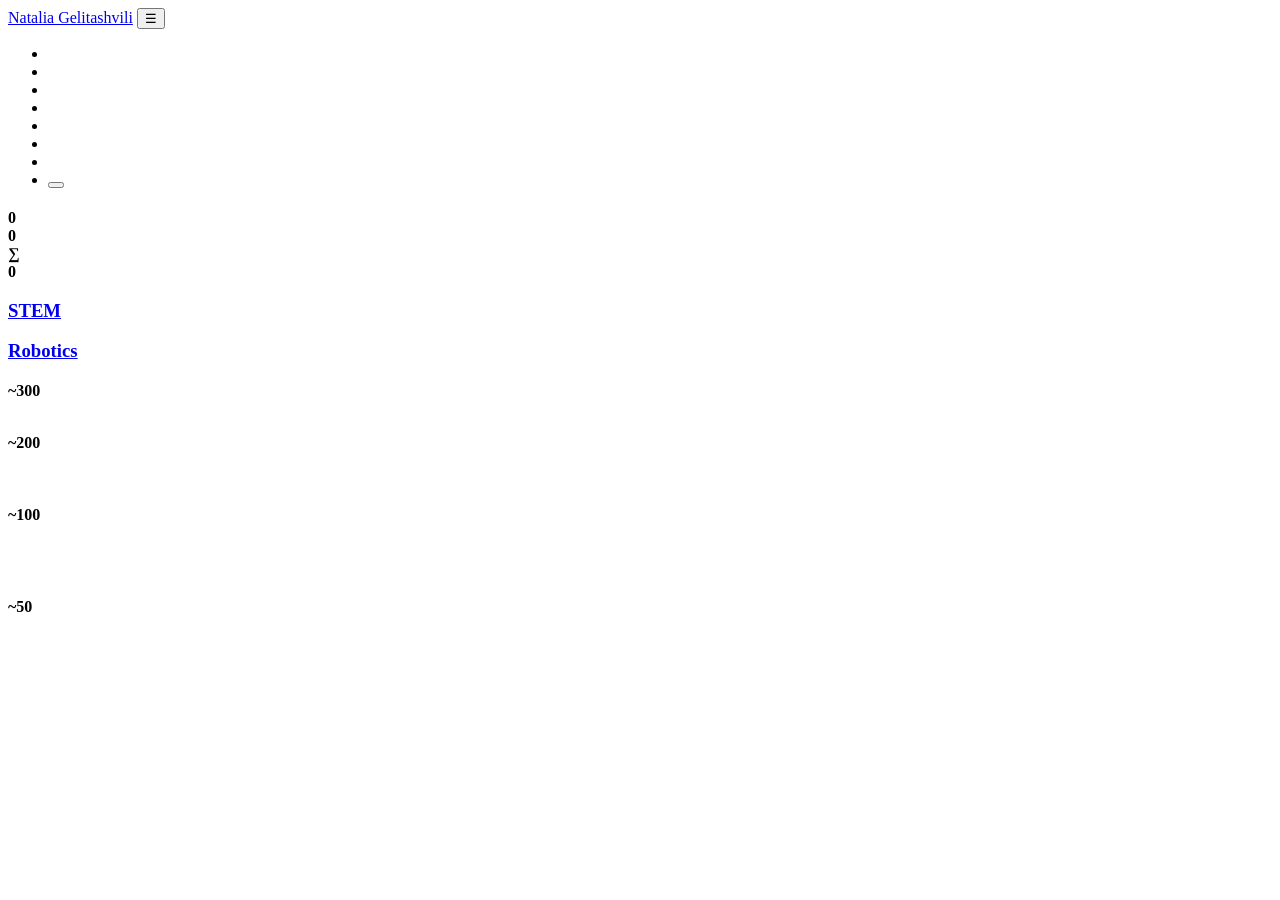
==== index.html @ 23358c2b "main codes" ====
<!doctype html><html lang="ka"><head><meta charset="utf-8"><meta name="viewport" content="width=device-width,initial-scale=1">
<title>ნატალია გელიტაშვილი — STEM და რობოტიკა | Natalia Gelitashvili</title>
<meta name="description" content="Natalia Gelitashvili — technology teacher, STEM and Robotics club mentor, Georgia.">
<meta property="og:title" content="Natalia Gelitashvili"><meta property="og:type" content="website">
<link rel="preconnect" href="https://fonts.googleapis.com"><link rel="preconnect" href="https://fonts.gstatic.com" crossorigin>
<link href="https://fonts.googleapis.com/css2?family=Noto+Sans+Georgian:wght@400;600;800&display=swap" rel="stylesheet">
<link rel="stylesheet" href="css/style.css"></head><body>
<header><div class="wrap bar"><a class="logo" href="index.html">Natalia Gelitashvili</a>
<button class="burger" aria-label="Menu" aria-expanded="false">☰</button>
<nav aria-label="Main"><ul>
<li><a href="index.html" aria-current="page" data-i="home"></a></li><li><a href="about.html" data-i="about"></a></li>
<li><a href="stem.html" data-i="stem"></a></li><li><a href="robotics.html" data-i="rob"></a></li>
<li><a href="projects.html" data-i="proj"></a></li><li><a href="news.html" data-i="news"></a></li>
<li><a href="contact.html" data-i="contact"></a></li><li><button class="lang" aria-label="Language"></button></li></ul></nav></div></header>
<main>
<section class="hero"><div class="wrap"><h1><span><i data-i="h1a"></i></span><span><i data-i="h1b"></i></span><span><i data-i="h1c"></i></span></h1>
<p data-i="sub"></p><a class="btn fill" href="about.html" data-i="b1"></a><a class="btn" href="projects.html" data-i="b2"></a></div>
<div class="photo" data-i="photo"></div></section>
<section><div class="wrap reveal"><h2 data-i="intro"></h2>
<div class="stats"><div><b data-n="14">0</b><small data-i="s1"></small></div><div><b data-n="13">0</b><small data-i="s2"></small></div>
<div><b>∑</b><small data-i="s3"></small></div><div><b data-n="2">0</b><small data-i="s4"></small></div></div></div></section>
<section style="padding:0"><div class="clubs">
<a class="club stem" href="stem.html"><span class="tag" data-i="g79"></span><h3>STEM</h3></a>
<a class="club rob" href="robotics.html"><span class="tag" data-i="g46"></span><h3>Robotics</h3></a></div></section>
<section><div class="wrap reveal"><h2 data-i="latest"></h2><div class="news" id="news"></div></div></section>
<section style="background:var(--soft)"><div class="wrap reveal"><h2 data-i="pd"></h2><p style="max-width:62ch" data-i="pdt"></p>
<div class="steps" aria-label="300 → 200 → 100 → 50"><div><b>~300</b></div><div style="padding-top:34px"><b>~200</b></div><div style="padding-top:54px"><b>~100</b></div><div style="padding-top:74px;background:var(--rp)"><b>~50</b></div></div>
<p class="note" data-i="tr"></p></div></section></main>
<footer><div class="wrap" data-i="rights"></div></footer>
<script src="js/config.js"></script><script src="js/main.js"></script></body></html>
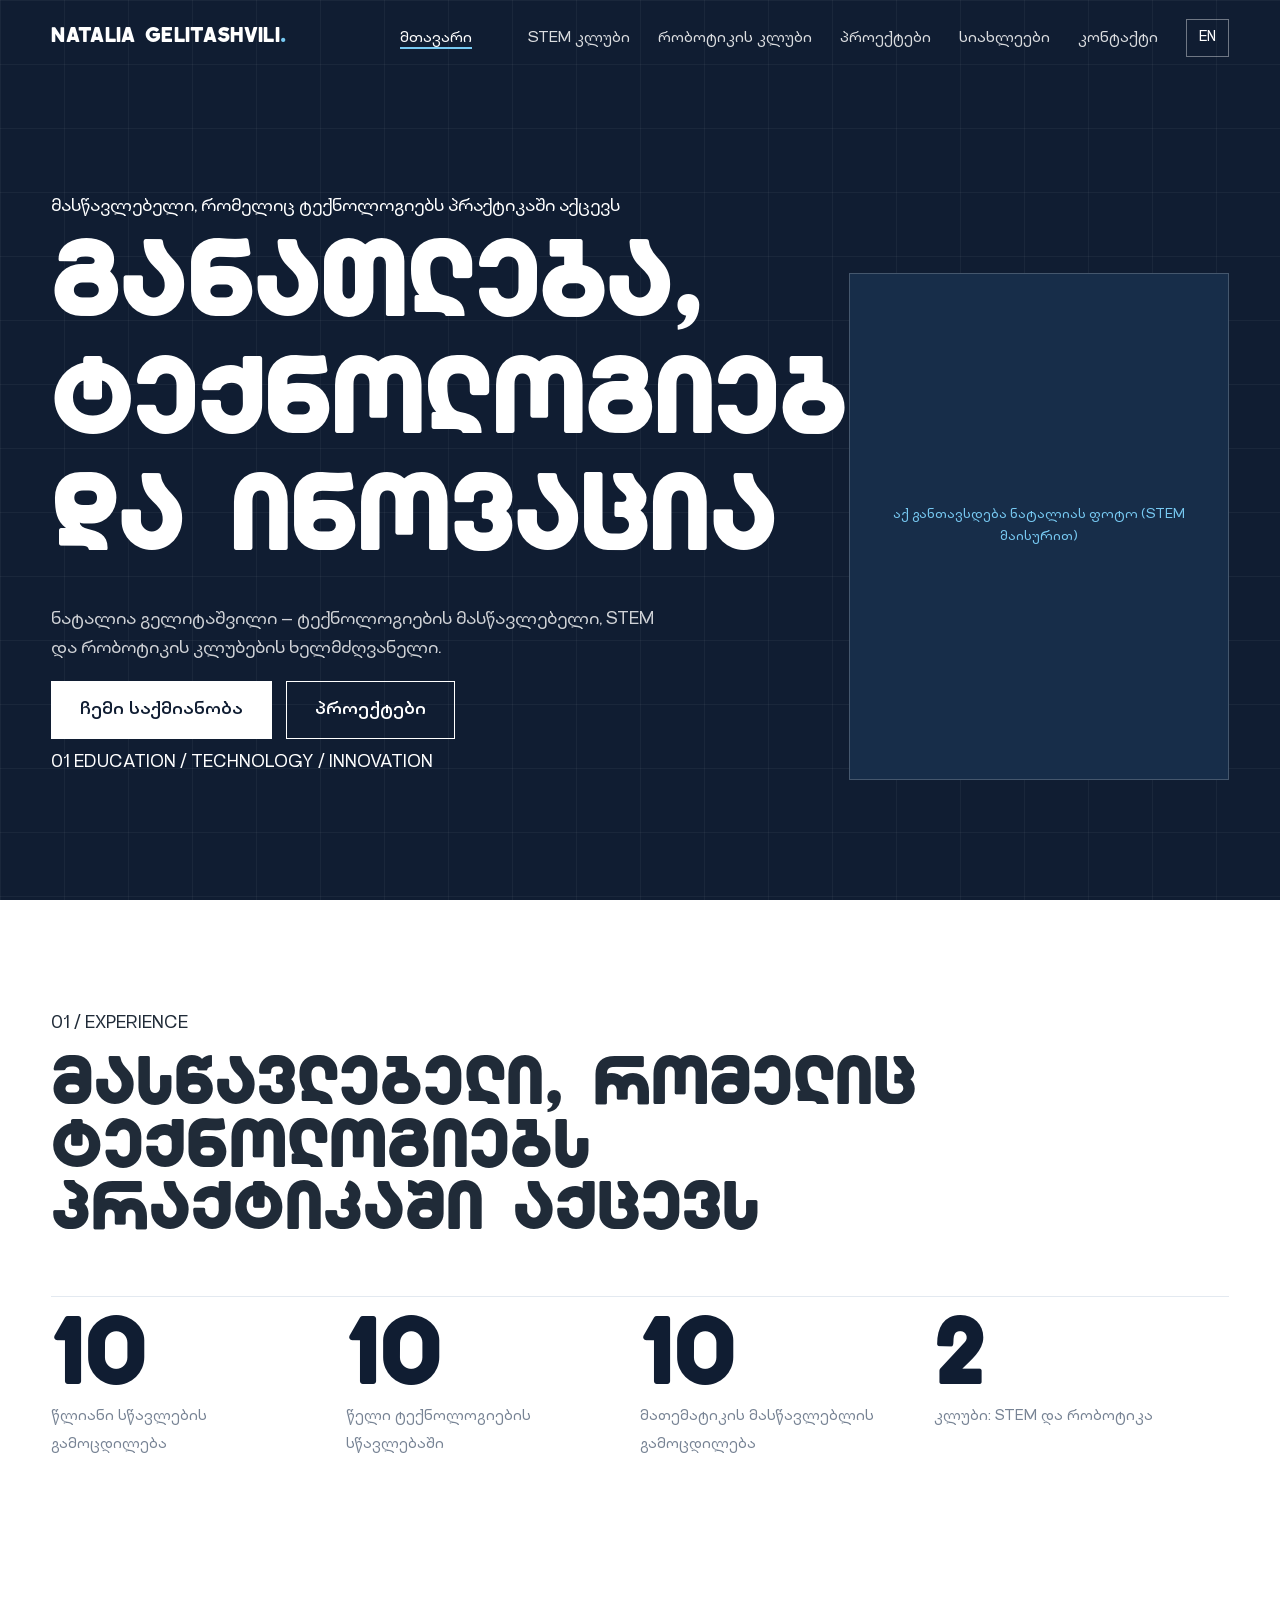
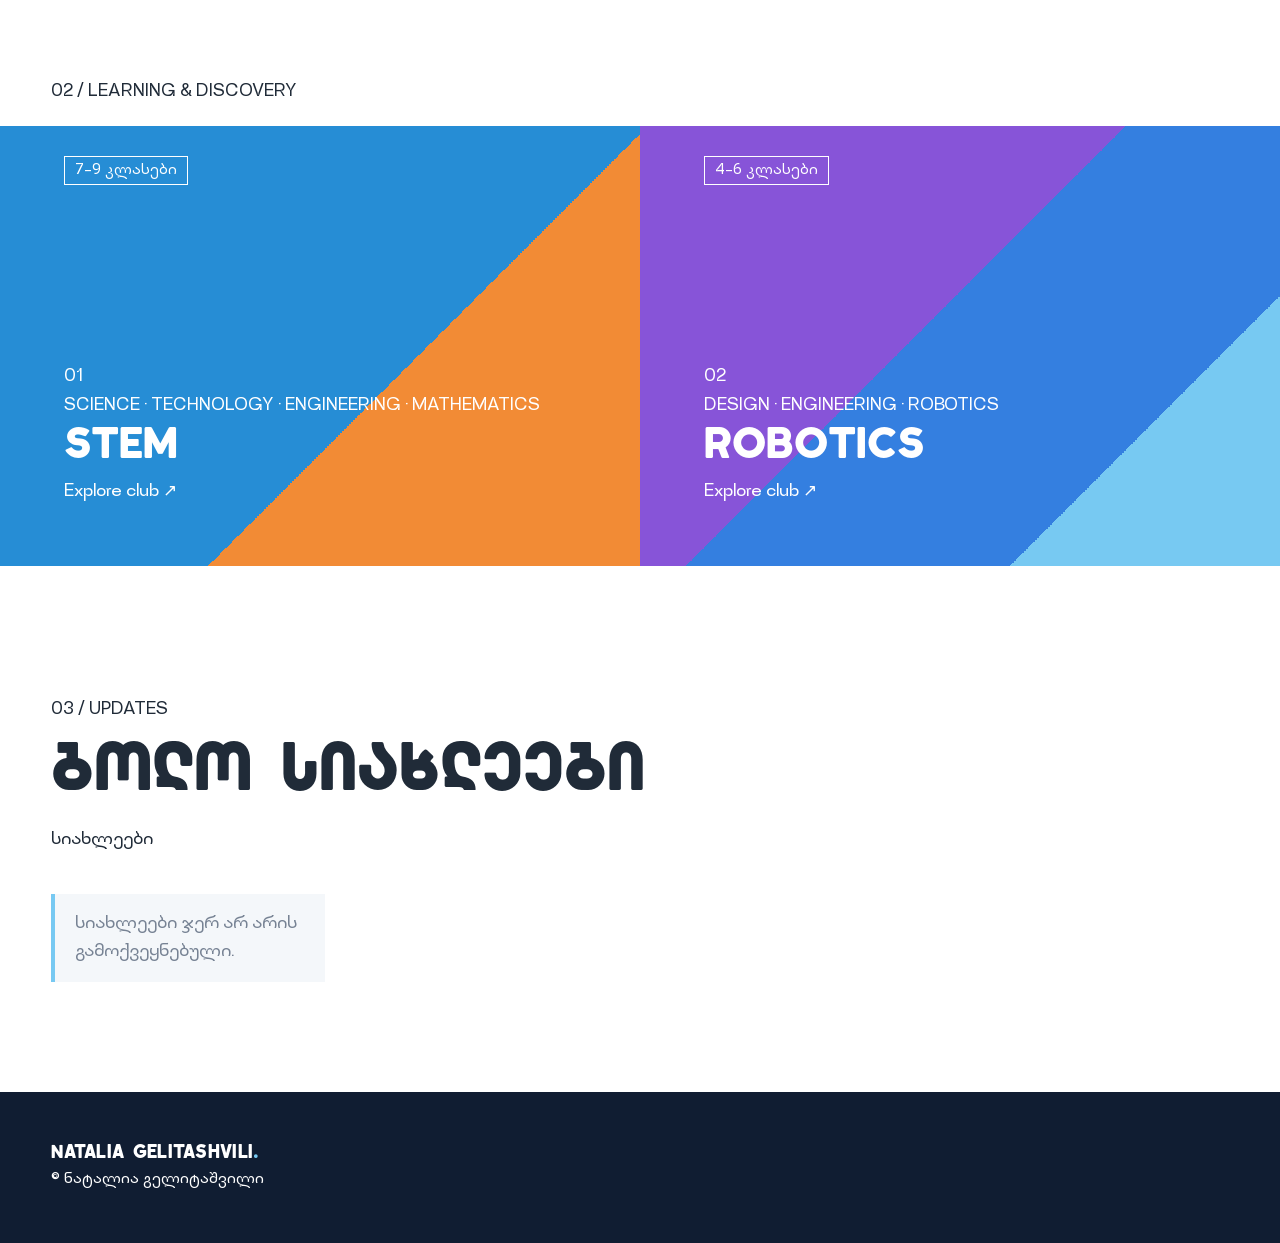
==== commit 4b8e895e: "updated (final wesit)" ====
--- a/index.html
+++ b/index.html
@@ -1,30 +1,202 @@
-<!doctype html><html lang="ka"><head><meta charset="utf-8"><meta name="viewport" content="width=device-width,initial-scale=1">
-<title>ნატალია გელიტაშვილი — STEM და რობოტიკა | Natalia Gelitashvili</title>
-<meta name="description" content="Natalia Gelitashvili — technology teacher, STEM and Robotics club mentor, Georgia.">
-<meta property="og:title" content="Natalia Gelitashvili"><meta property="og:type" content="website">
-<link rel="preconnect" href="https://fonts.googleapis.com"><link rel="preconnect" href="https://fonts.gstatic.com" crossorigin>
-<link href="https://fonts.googleapis.com/css2?family=Noto+Sans+Georgian:wght@400;600;800&display=swap" rel="stylesheet">
-<link rel="stylesheet" href="css/style.css"></head><body>
-<header><div class="wrap bar"><a class="logo" href="index.html">Natalia Gelitashvili</a>
-<button class="burger" aria-label="Menu" aria-expanded="false">☰</button>
-<nav aria-label="Main"><ul>
-<li><a href="index.html" aria-current="page" data-i="home"></a></li><li><a href="about.html" data-i="about"></a></li>
-<li><a href="stem.html" data-i="stem"></a></li><li><a href="robotics.html" data-i="rob"></a></li>
-<li><a href="projects.html" data-i="proj"></a></li><li><a href="news.html" data-i="news"></a></li>
-<li><a href="contact.html" data-i="contact"></a></li><li><button class="lang" aria-label="Language"></button></li></ul></nav></div></header>
-<main>
-<section class="hero"><div class="wrap"><h1><span><i data-i="h1a"></i></span><span><i data-i="h1b"></i></span><span><i data-i="h1c"></i></span></h1>
-<p data-i="sub"></p><a class="btn fill" href="about.html" data-i="b1"></a><a class="btn" href="projects.html" data-i="b2"></a></div>
-<div class="photo" data-i="photo"></div></section>
-<section><div class="wrap reveal"><h2 data-i="intro"></h2>
-<div class="stats"><div><b data-n="14">0</b><small data-i="s1"></small></div><div><b data-n="13">0</b><small data-i="s2"></small></div>
-<div><b>∑</b><small data-i="s3"></small></div><div><b data-n="2">0</b><small data-i="s4"></small></div></div></div></section>
-<section style="padding:0"><div class="clubs">
-<a class="club stem" href="stem.html"><span class="tag" data-i="g79"></span><h3>STEM</h3></a>
-<a class="club rob" href="robotics.html"><span class="tag" data-i="g46"></span><h3>Robotics</h3></a></div></section>
-<section><div class="wrap reveal"><h2 data-i="latest"></h2><div class="news" id="news"></div></div></section>
-<section style="background:var(--soft)"><div class="wrap reveal"><h2 data-i="pd"></h2><p style="max-width:62ch" data-i="pdt"></p>
-<div class="steps" aria-label="300 → 200 → 100 → 50"><div><b>~300</b></div><div style="padding-top:34px"><b>~200</b></div><div style="padding-top:54px"><b>~100</b></div><div style="padding-top:74px;background:var(--rp)"><b>~50</b></div></div>
-<p class="note" data-i="tr"></p></div></section></main>
-<footer><div class="wrap" data-i="rights"></div></footer>
-<script src="js/config.js"></script><script src="js/main.js"></script></body></html>
+
+<!DOCTYPE html>
+<html lang="ka">
+<head>
+    <meta charset="UTF-8">
+    <meta name="viewport" content="width=device-width, initial-scale=1.0">
+
+    <title>ნატალია გელიტაშვილი — STEM და რობოტიკა | Natalia Gelitashvili</title>
+
+    <meta name="description" content="Natalia Gelitashvili — technology teacher, STEM and Robotics club mentor, Georgia.">
+    <meta name="theme-color" content="#101D32">
+
+    <meta property="og:title" content="Natalia Gelitashvili">
+    <meta property="og:type" content="website">
+    <link rel="stylesheet" href="css/style.css">
+</head>
+
+<body>
+
+    <header>
+        <div class="wrap bar">
+
+            <a class="logo" href="index.html">
+                Natalia Gelitashvili<span>.</span>
+            </a>
+
+            <button class="burger" aria-label="Menu" aria-expanded="false">
+                ☰
+            </button>
+
+            <nav aria-label="Main navigation">
+                <ul>
+                    <li><a href="index.html" aria-current="page" data-i="home"></a></li>
+                    <li><a href="about.html" data-i="about"></a></li>
+                    <li><a href="stem.html" data-i="stem"></a></li>
+                    <li><a href="robotics.html" data-i="rob"></a></li>
+                    <li><a href="projects.html" data-i="proj"></a></li>
+                    <li><a href="news.html" data-i="news"></a></li>
+                    <li><a href="contact.html" data-i="contact"></a></li>
+                    <li><button class="lang" aria-label="Change language"></button></li>
+                </ul>
+            </nav>
+
+        </div>
+    </header>
+
+    <main>
+
+        <!-- HERO -->
+
+        <section class="hero">
+            <div class="wrap hero-content">
+
+                <div class="hero-text">
+
+                    <span class="eyebrow" data-i="intro"></span>
+
+                    <h1>
+                        <span><i data-i="h1a"></i></span>
+                        <span><i data-i="h1b"></i></span>
+                        <span class="accent"><i data-i="h1c"></i></span>
+                    </h1>
+
+                    <p data-i="sub"></p>
+
+                    <div class="hero-actions">
+                        <a class="btn fill" href="about.html" data-i="b1"></a>
+                        <a class="btn outline" href="projects.html" data-i="b2"></a>
+                    </div>
+
+                </div>
+
+                <div class="photo" data-i="photo"></div>
+
+                <div class="hero-index">
+                    <span>01</span>
+                    <span>EDUCATION / TECHNOLOGY / INNOVATION</span>
+                </div>
+
+            </div>
+        </section>
+
+
+        <!-- EXPERIENCE -->
+
+        <section class="experience">
+            <div class="wrap reveal">
+
+                <div class="section-heading">
+                    <span class="section-label">01 / EXPERIENCE</span>
+                    <h2 data-i="intro"></h2>
+                </div>
+
+                <div class="stats">
+
+                    <div class="stat">
+                        <b data-n="14">0</b>
+                        <small data-i="s1"></small>
+                    </div>
+
+                    <div class="stat">
+                        <b data-n="13">0</b>
+                        <small data-i="s2"></small>
+                    </div>
+
+                    <div class="stat">
+                        <b data-n="13">0</b>
+                        <small data-i="s3"></small>
+                    </div>
+
+                    <div class="stat">
+                        <b data-n="2">0</b>
+                        <small data-i="s4"></small>
+                    </div>
+
+                </div>
+
+            </div>
+        </section>
+
+
+        <!-- CLUBS -->
+
+        <section class="clubs-section">
+
+            <div class="wrap section-heading reveal">
+                <span class="section-label">02 / LEARNING & DISCOVERY</span>
+                <h2 data-i="clubs"></h2>
+            </div>
+
+            <div class="clubs">
+
+                <a class="club stem" href="stem.html">
+
+                    <span class="club-number">01</span>
+
+                    <span class="tag" data-i="g79"></span>
+
+                    <div class="club-bottom">
+                        <span class="club-description">SCIENCE · TECHNOLOGY · ENGINEERING · MATHEMATICS</span>
+                        <h3>STEM</h3>
+                        <span class="club-link">Explore club ↗</span>
+                    </div>
+
+                </a>
+
+                <a class="club rob" href="robotics.html">
+
+                    <span class="club-number">02</span>
+
+                    <span class="tag" data-i="g46"></span>
+
+                    <div class="club-bottom">
+                        <span class="club-description">DESIGN · ENGINEERING · ROBOTICS</span>
+                        <h3>Robotics</h3>
+                        <span class="club-link">Explore club ↗</span>
+                    </div>
+
+                </a>
+
+            </div>
+
+        </section>
+
+
+        <!-- NEWS -->
+
+        <section class="latest-section">
+            <div class="wrap reveal">
+
+                <div class="section-heading heading-row">
+                    <div>
+                        <span class="section-label">03 / UPDATES</span>
+                        <h2 data-i="latest"></h2>
+                    </div>
+
+                    <a href="news.html" class="text-link" data-i="news"></a>
+                </div>
+
+                <div class="news" id="news"></div>
+
+            </div>
+        </section>
+    </main>
+
+
+    <footer>
+        <div class="wrap footer-content">
+            <a class="logo" href="index.html">
+                Natalia Gelitashvili<span>.</span>
+            </a>
+
+            <div data-i="rights"></div>
+        </div>
+    </footer>
+
+
+    <script src="js/config.js"></script>
+    <script src="js/main.js"></script>
+
+</body>
+</html>
--- a/css/style.css
+++ b/css/style.css
@@ -0,0 +1,741 @@
+
+:root {
+    --navy: #101D32;
+    --navy2: #172D49;
+    --char: #202B38;
+    --soft: #F4F7FA;
+    --muted: #778394;
+    --line: #E3E9F0;
+
+    --so: #F28B35;
+    --sb: #268DD5;
+    --rp: #8754D8;
+    --rb: #347FE0;
+    --rl: #77C9F2;
+}
+
+/* FONTS */
+@font-face {
+  font-family: "Galio";
+  src: url("../fonts/123 Galio - Bold.ttf") format("truetype");
+  font-weight: 400;
+  font-style: normal;
+  font-display: swap;
+}
+
+@font-face {
+  font-family: "Dachithelynx";
+  src: url("../fonts/Dachi The Lynx - Regular.otf") format("opentype");
+  font-weight: 400;
+  font-style: normal;
+  font-display: swap;
+}
+
+@font-face {
+  font-family: "Mersad";
+  src: url("../fonts/Mersad - Variable.ttf") format("truetype");
+  font-weight: 100 900;
+  font-style: normal;
+  font-display: swap;
+}
+
+/* RESET */
+
+* {
+    box-sizing: border-box;
+    margin: 0;
+    padding: 0;
+}
+
+html {
+    scroll-behavior: smooth;
+}
+
+body {
+    font: 400 17px/1.65 "Dachithelynx", system-ui, sans-serif;
+    color: var(--char);
+    background: #fff;
+    overflow-x: hidden;
+}
+
+a {
+    color: inherit;
+    text-decoration: none;
+}
+
+img {
+    max-width: 100%;
+    display: block;
+}
+
+button,
+input,
+textarea {
+    font: inherit;
+}
+
+:focus-visible {
+    outline: 3px solid var(--rl);
+    outline-offset: 3px;
+}
+
+.wrap {
+    width: min(1200px, 92vw);
+    margin: auto;
+}
+
+
+/* HEADER */
+
+header {
+    position: fixed;
+    inset: 0 0 auto;
+    z-index: 50;
+    transition: .35s;
+    color: #fff;
+}
+
+header.solid {
+    background: rgba(16, 29, 50, .94);
+    backdrop-filter: blur(10px);
+}
+
+.bar {
+    display: flex;
+    align-items: center;
+    justify-content: space-between;
+    height: 76px;
+}
+
+.logo {
+    font-weight: 800;
+    letter-spacing: .02em;
+    position: relative;
+    z-index: 60;
+}
+
+.logo span {
+    color: var(--rl);
+}
+
+nav ul {
+    display: flex;
+    gap: 28px;
+    list-style: none;
+    padding: 0;
+    align-items: center;
+}
+
+nav a {
+    font-size: 15px;
+    opacity: .85;
+    transition: .2s;
+}
+
+nav a:hover,
+nav a[aria-current] {
+    opacity: 1;
+    box-shadow: 0 2px 0 var(--rl);
+}
+
+.lang {
+    border: 1px solid rgba(255, 255, 255, .4);
+    background: none;
+    color: #fff;
+    padding: 6px 12px;
+    cursor: pointer;
+    font: inherit;
+    font-size: 14px;
+}
+
+.burger {
+    display: none;
+    background: none;
+    border: 0;
+    color: #fff;
+    font-size: 28px;
+    cursor: pointer;
+    position: relative;
+    z-index: 60;
+}
+
+
+/* HERO */
+
+.hero {
+    min-height: 100svh;
+    background: var(--navy);
+    color: #fff;
+    display: flex;
+    align-items: flex-end;
+    padding: 140px 0 70px;
+    position: relative;
+    background-image:
+        linear-gradient(rgba(255, 255, 255, .045) 1px, transparent 1px),
+        linear-gradient(90deg, rgba(255, 255, 255, .045) 1px, transparent 1px);
+    background-size: 64px 64px;
+}
+
+.hero h1 {
+    font-size: 88px;
+    line-height: 1.25;
+    font-weight: 400;
+    max-width: 14ch;
+    letter-spacing: -.02em;
+    margin-top: 16px;
+}
+
+/* Laptop */
+@media (max-width: 1200px) {
+    .hero h1 { font-size: 72px; }
+}
+
+/* Tablet */
+@media (max-width: 860px) {
+    .hero h1 { font-size: 70px; }
+}
+
+/* Large phone */
+@media (max-width: 650px) {
+    .hero h1 { font-size: 38px; line-height: 1.3; }
+}
+
+/* Small phone */
+@media (max-width: 400px) {
+    .hero h1 { font-size: 34px; }
+}
+.hero h1 span {
+    display: block;
+    overflow: hidden;
+    padding-bottom: .08em;
+}
+
+.hero h1 span i {
+    display: block;
+    font-style: normal;
+    transform: translateY(105%);
+    animation: up .9s cubic-bezier(.2, .8, .2, 1) forwards;
+}
+
+.hero h1 span:nth-child(2) i {
+    animation-delay: .12s;
+}
+
+.hero h1 span:nth-child(3) i {
+    animation-delay: .24s;
+}
+
+@keyframes up {
+    to {
+        transform: none;
+    }
+}
+
+.hero p {
+    max-width: 52ch;
+    margin: 18px 0;
+    opacity: .8;
+}
+
+.hero .photo {
+    position: absolute;
+    right: 4vw;
+    bottom: 120px;
+    width: min(30vw, 380px);
+    aspect-ratio: 3 / 4;
+    background: var(--navy2);
+    border: 1px solid rgba(255, 255, 255, .2);
+    display: grid;
+    place-items: center;
+    font-size: 13px;
+    color: var(--rl);
+    text-align: center;
+    padding: 20px;
+}
+
+
+/* BUTTONS */
+
+.btn {
+    display: inline-block;
+    padding: 14px 28px;
+    font-weight: 600;
+    border: 1px solid #fff;
+    transition: .25s;
+    margin: 0 10px 10px 0;
+}
+
+.btn.fill {
+    background: #fff;
+    color: var(--navy);
+}
+
+.btn:hover {
+    transform: translateY(-2px);
+}
+
+
+/* GENERAL SECTIONS */
+
+section {
+    padding: 110px 0;
+}
+
+h2 {
+    font-size: clamp(1.8rem, 4.5vw, 3.4rem);
+    line-height: 1.15;
+    font-weight: 800;
+    margin-bottom: 20px;
+    max-width: 22ch;
+}
+
+
+/* EXPERIENCE / STATISTICS */
+
+.stats {
+    display: grid;
+    grid-template-columns: repeat(4, 1fr);
+    border-top: 1px solid var(--line);
+    margin-top: 50px;
+}
+
+.stats div {
+    padding: 28px 20px 0 0;
+}
+
+.stats b {
+    display: block;
+    font-size: clamp(2.6rem, 6vw, 5rem);
+    line-height: 1;
+    color: var(--navy);
+}
+
+.stats small {
+    color: var(--muted);
+}
+
+.section-heading h2{
+    margin-top: 20px;
+}
+/* CLUBS */
+
+.clubs {
+    display: grid;
+    grid-template-columns: 1fr 1fr;
+}
+
+.club {
+    padding: 60px 5vw;
+    min-height: 440px;
+    display: flex;
+    flex-direction: column;
+    justify-content: flex-end;
+    color: #fff;
+    position: relative;
+    transition: .3s;
+}
+
+.club h3 {
+    font-size: 2.2rem;
+    font-weight: 800;
+}
+
+.club:hover {
+    filter: brightness(1.08);
+}
+
+.club.stem {
+    background: linear-gradient(135deg, var(--sb) 0 60%, var(--so) 60%);
+}
+
+.club.rob {
+    background: linear-gradient(135deg, var(--rp) 0 45%, var(--rb) 45% 75%, var(--rl) 75%);
+}
+
+.club .tag {
+    position: absolute;
+    top: 30px;
+    left: 5vw;
+    font-size: 14px;
+    border: 1px solid #fff;
+    padding: 2px 10px;
+}
+
+
+/* NEWS */
+.latest-section{
+    margin-top: -90px;
+}
+.news {
+    display: grid;
+    grid-template-columns: repeat(auto-fill, minmax(260px, 1fr));
+    gap: 28px;
+    margin-top: 10px;
+}
+
+.card {
+    border: 1px solid var(--line);
+    background: #fff;
+    transition: .3s;
+}
+
+.card:hover {
+    transform: translateY(-4px);
+    border-color: var(--navy);
+}
+
+.card .img {
+    aspect-ratio: 4 / 3;
+    background: var(--soft);
+    position: relative;
+    overflow: hidden;
+}
+
+.card .img img {
+    width: 100%;
+    height: 100%;
+    object-fit: cover;
+}
+
+.badge {
+    position: absolute;
+    top: 10px;
+    left: 10px;
+    font-size: 12px;
+    font-weight: 700;
+    color: #fff;
+    padding: 3px 9px;
+}
+
+.badge.stem {
+    background: linear-gradient(90deg, var(--so), var(--sb));
+}
+
+.badge.robotics {
+    background: linear-gradient(90deg, var(--rp), var(--rb));
+}
+
+.badge.general {
+    background: var(--char);
+}
+
+.card .tx {
+    padding: 20px;
+}
+
+.card time {
+    color: var(--muted);
+    font-size: 14px;
+}
+
+.card h3 {
+    font-size: 1.15rem;
+    margin: 6px 0;
+}
+
+
+/* NOTES */
+
+.note {
+    background: var(--soft);
+    border-left: 4px solid var(--rl);
+    padding: 16px 20px;
+    color: var(--muted);
+    margin-top: 30px;
+}
+
+
+/* PARTICIPANT PROGRESSION */
+
+.steps {
+    display: flex;
+    align-items: flex-end;
+    gap: 14px;
+    margin-top: 40px;
+}
+
+.steps div {
+    flex: 1;
+    background: var(--navy);
+    color: #fff;
+    padding: 14px;
+}
+
+.steps b {
+    font-size: 2.4rem;
+}
+
+
+/* INDIVIDUAL PAGE HERO */
+
+.page {
+    background: var(--navy);
+    color: #fff;
+    padding: 170px 0 80px;
+    background-image:
+        linear-gradient(rgba(255, 255, 255, .045) 1px, transparent 1px),
+        linear-gradient(90deg, rgba(255, 255, 255, .045) 1px, transparent 1px);
+    background-size: 64px 64px;
+}
+
+.page h1 {
+    font-size: clamp(2.2rem, 7vw, 5.5rem);
+    line-height: 1.25;
+    font-weight: 800;
+    max-width: 16ch;
+}
+
+.page p {
+    max-width: 56ch;
+    opacity: .85;
+    margin-top: 16px;
+}
+
+.page.stem {
+    border-bottom: 8px solid var(--so);
+}
+
+.page.stem h1 {
+    color: #fff;
+    box-shadow: inset 0 -.18em 0 var(--sb);
+}
+
+.page.rob {
+    border-bottom: 8px solid var(--rp);
+}
+
+.page.rob p {
+    border-left: 4px solid var(--rl);
+    padding-left: 16px;
+}
+
+
+/* TWO COLUMN LAYOUT */
+
+.two {
+    display: grid;
+    grid-template-columns: 1fr 1fr;
+    gap: 50px;
+}
+
+
+/* NEWS FILTERS */
+
+.filters {
+    display: flex;
+    gap: 10px;
+    flex-wrap: wrap;
+}
+
+.filters button {
+    border: 1px solid var(--navy);
+    background: #fff;
+    padding: 8px 20px;
+    cursor: pointer;
+    font: inherit;
+    transition: .2s;
+}
+
+.filters button:hover,
+.filters button.on {
+    background: var(--navy);
+    color: #fff;
+}
+
+
+/* FORMS */
+
+.form {
+    display: grid;
+    gap: 16px;
+    max-width: 560px;
+}
+
+.form label {
+    font-weight: 600;
+    display: grid;
+    gap: 6px;
+}
+
+.form input,
+.form textarea {
+    font: inherit;
+    padding: 12px;
+    border: 1px solid var(--line);
+    width: 100%;
+}
+
+.form input:focus,
+.form textarea:focus {
+    outline: 2px solid var(--rl);
+    border-color: var(--rl);
+}
+
+.form textarea {
+    min-height: 140px;
+    resize: vertical;
+}
+
+.form button {
+    padding: 14px;
+    background: var(--navy);
+    color: #fff;
+    border: 0;
+    font: inherit;
+    cursor: pointer;
+    transition: .2s;
+}
+
+.form button:hover {
+    background: var(--navy2);
+}
+
+
+/* ARTICLES / PROJECTS */
+
+.art {
+    max-width: 760px;
+}
+
+.art img {
+    margin: 20px 0;
+    width: 100%;
+    height: auto;
+}
+
+ul.plain {
+    padding-left: 20px;
+}
+
+
+/* FOOTER */
+
+footer {
+    background: var(--navy);
+    color: #fff;
+    padding: 50px 0;
+    font-size: 15px;
+}
+
+
+/* SCROLL REVEAL */
+
+.reveal {
+    opacity: 0;
+    transform: translateY(24px);
+    transition: .8s;
+}
+
+.reveal.in {
+    opacity: 1;
+    transform: none;
+}
+
+
+/* TABLET AND MOBILE */
+
+@media (max-width: 860px) {
+
+    .burger {
+        display: block;
+    }
+
+    nav {
+        position: fixed;
+        inset: 0;
+        background: var(--navy);
+        display: grid;
+        place-items: center;
+        clip-path: circle(0 at 100% 0);
+        transition: .5s;
+        visibility: hidden;
+    }
+
+    nav.open {
+        clip-path: circle(150% at 100% 0);
+        visibility: visible;
+    }
+
+    nav ul {
+        flex-direction: column;
+        font-size: 1.6rem;
+        gap: 22px;
+    }
+
+    nav a {
+        font-size: 18px;
+    }
+
+    .hero {
+        display: block;
+    }
+
+    .hero .photo {
+        position: static;
+        width: 100%;
+        aspect-ratio: 4 / 3;
+        margin-top: 30px;
+    }
+
+    .stats {
+        grid-template-columns: 1fr 1fr;
+    }
+
+    .clubs {
+        grid-template-columns: 1fr;
+    }
+
+    .steps {
+        flex-wrap: wrap;
+    }
+
+    .two {
+        grid-template-columns: 1fr;
+    }
+
+}
+
+
+/* REDUCED MOTION */
+
+@media (prefers-reduced-motion: reduce) {
+
+    *,
+    *::before,
+    *::after {
+        animation: none !important;
+        transition: none !important;
+        scroll-behavior: auto !important;
+    }
+
+    .hero h1 span i {
+        transform: none;
+    }
+
+    .reveal {
+        opacity: 1;
+        transform: none;
+    }
+
+}
+
+/* TYPOGRAPHY: Dachithelynx = headings and titles, Mersad = subtitles and body text */
+body {
+  font-family: "Mersad", system-ui, sans-serif;
+}
+
+h1, h2, h3, h4,
+.logo,
+.club h3,
+.card h3,
+.stats b,
+.steps b {
+  font-family: "Dachithelynx", "Noto Sans Georgian", system-ui, sans-serif;
+  font-weight: 400;
+}
+
+p, small, li, label, time, nav a, .btn, .badge, .tag, .note,
+.lang, .filters button, .form input, .form textarea, .form button,
+.hero p, .page p {
+  font-family: "Mersad",system-ui, sans-serif;
+}
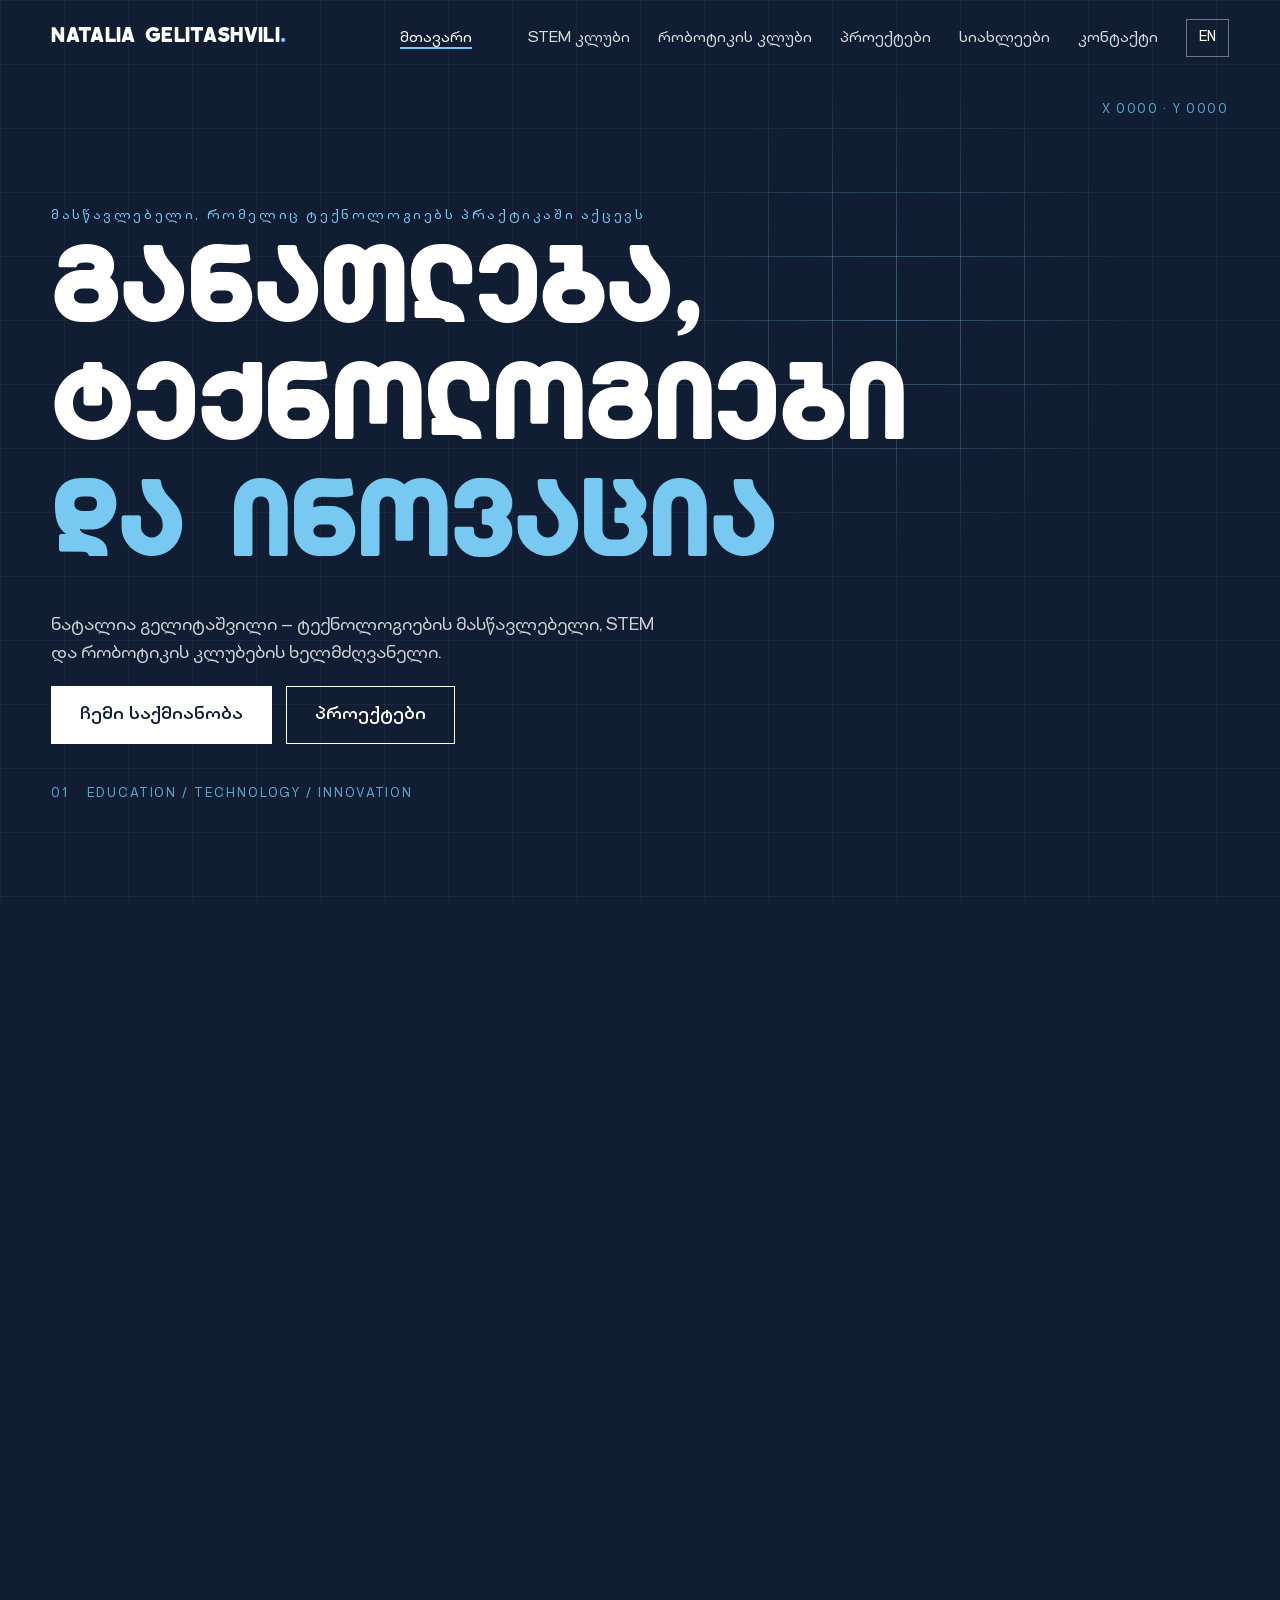
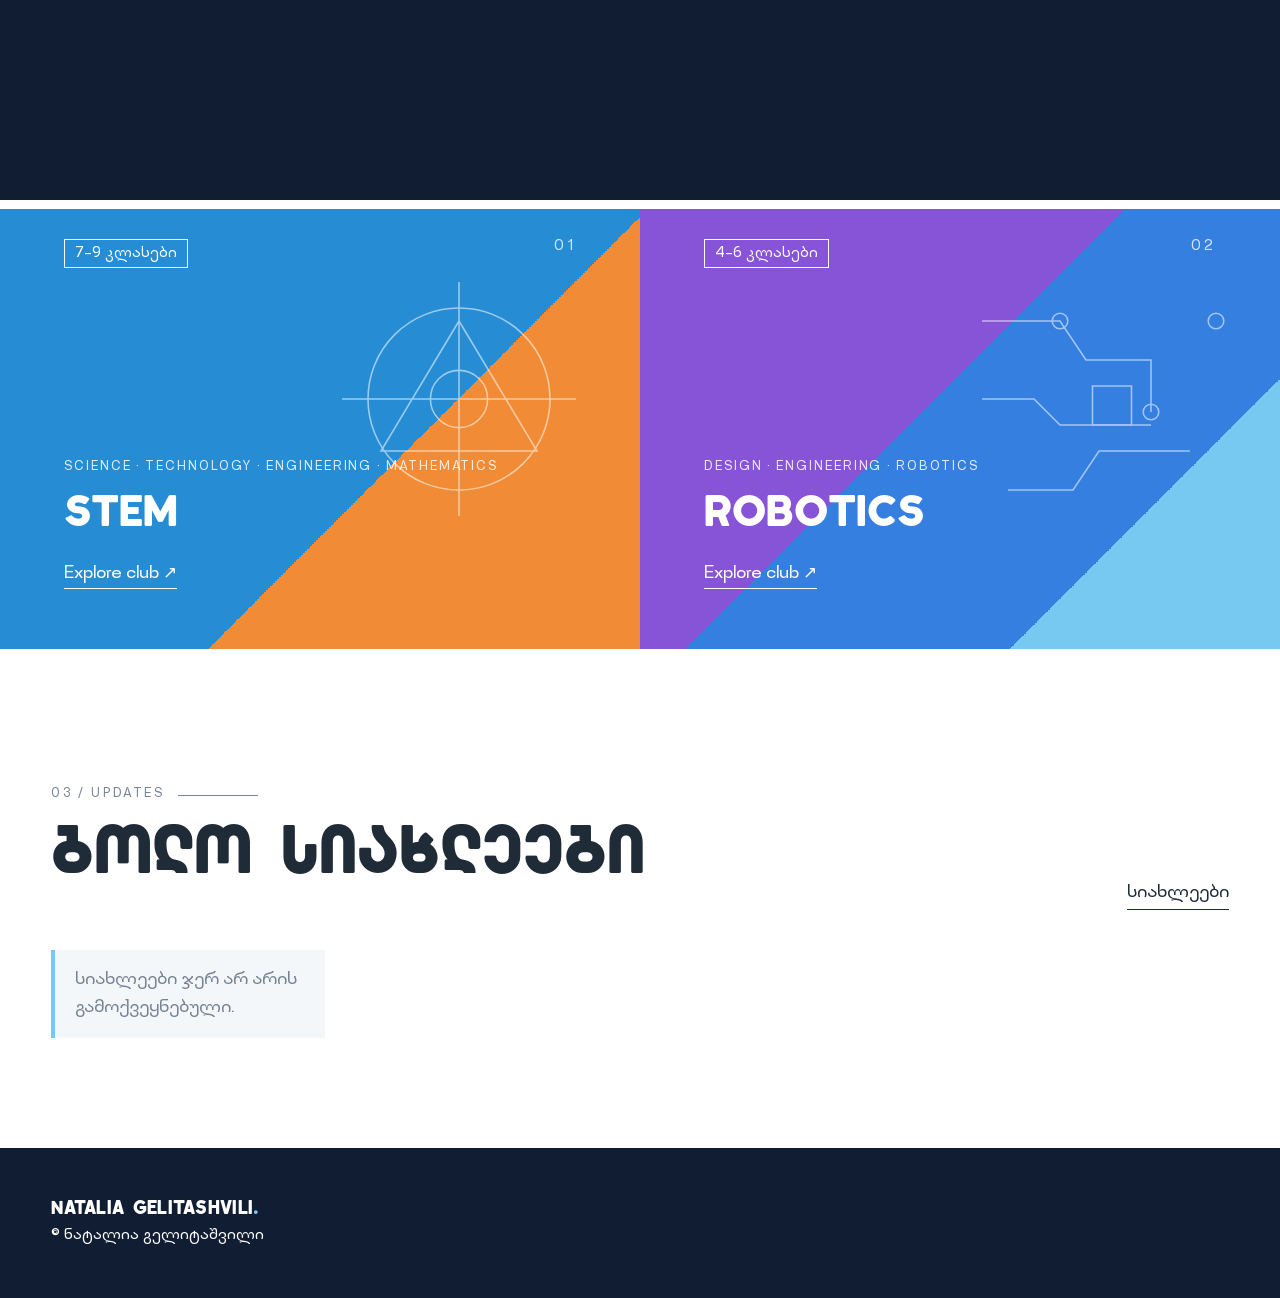
==== commit f2ca752e: "animations and picture" ====
--- a/index.html
+++ b/index.html
@@ -70,7 +70,9 @@
 
                 </div>
 
-                <div class="photo" data-i="photo"></div>
+                <div class="photo">
+                    <img src="photos/steamshirt.jpg" alt="Natalia Gelitashvili in her STEM shirt">
+                </div>
 
                 <div class="hero-index">
                     <span>01</span>
@@ -197,6 +199,9 @@
 
     <script src="js/config.js"></script>
     <script src="js/main.js"></script>
+    <link rel="stylesheet" href="css/motion.css">
+    <script>document.documentElement.classList.add("js")</script>
+    <script src="js/motion.js" defer></script>
 
 </body>
 </html>
--- a/css/style.css
+++ b/css/style.css
@@ -239,8 +239,8 @@
 
 .hero .photo {
     position: absolute;
-    right: 4vw;
-    bottom: 120px;
+    right: -60px;
+    bottom: 50px;
     width: min(30vw, 380px);
     aspect-ratio: 3 / 4;
     background: var(--navy2);
--- a/css/motion.css
+++ b/css/motion.css
@@ -0,0 +1,143 @@
+/* MOTION LAYER: loaded after style.css. Remove the link to turn everything off. */
+html.js body{opacity:0;animation:failsafe 0s 4s forwards}
+html.js.go body{opacity:1;animation:none}
+@keyframes failsafe{to{opacity:1}}
+
+/* loader + page transition */
+.ld{position:fixed;inset:0;z-index:999;background:var(--navy);color:#fff;display:flex;flex-direction:column;justify-content:flex-end;padding:6vw;transition:transform .9s cubic-bezier(.7,0,.2,1)}
+.ld.out{transform:translateY(-100%)}
+.ld-n{font:400 clamp(4rem,14vw,11rem)/1 "Dachithelynx",sans-serif;font-variant-numeric:tabular-nums}
+.ld-l{display:block;height:2px;margin-top:20px;background:var(--rl);transform:scaleX(0);transform-origin:left}
+.pt{position:fixed;inset:0;z-index:998;background:var(--navy);transform:translateY(100%);transition:transform .55s cubic-bezier(.7,0,.2,1);pointer-events:none}
+html.pt-in .pt,html.pt-out .pt{transform:none;pointer-events:all}
+.prog{position:fixed;top:0;left:0;right:0;height:2px;background:var(--rl);transform:scaleX(0);transform-origin:left;z-index:60}
+
+/* hero */
+html.js:not(.ready) .hero h1 span i{animation-play-state:paused}
+.hero::before{content:"";position:absolute;inset:0;pointer-events:none;
+ background-image:linear-gradient(rgba(119,201,242,.35) 1px,transparent 1px),linear-gradient(90deg,rgba(119,201,242,.35) 1px,transparent 1px);background-size:64px 64px;
+ -webkit-mask-image:radial-gradient(240px at var(--mx,72%) var(--my,35%),#000,transparent);mask-image:radial-gradient(240px at var(--mx,72%) var(--my,35%),#000,transparent)}
+.hx{position:absolute;inset:0;pointer-events:none}
+.hx i{position:absolute;width:17px;height:17px;opacity:0;transition:opacity 1s 1.2s;
+ background:linear-gradient(var(--rl),var(--rl)) center/1px 100% no-repeat,linear-gradient(var(--rl),var(--rl)) center/100% 1px no-repeat}
+html.ready .hx i{opacity:.7}
+.hx b{position:absolute;right:4vw;top:104px;font:400 12px "Mersad",monospace;letter-spacing:.14em;color:var(--rl);opacity:.8;font-variant-numeric:tabular-nums}
+.hero .photo{clip-path:inset(0 0 100% 0);transition:clip-path 1.3s .35s cubic-bezier(.7,0,.2,1)}
+html.ready .hero .photo{clip-path:inset(0)}
+html:not(.js) .hero .photo{clip-path:none}
+.hero .photo img{width:100%;height:100%;object-fit:cover;object-position:center top;transform:scale(1.12);will-change:transform}
+.hero-index{position:absolute;left:0;bottom:-40px;font-size:12px;letter-spacing:.16em;color:var(--rl);display:flex;gap:18px;opacity:.8}
+.eyebrow{display:block;font-size:13px;letter-spacing:.2em;text-transform:uppercase;color:var(--rl)}
+.hero-content{position:relative}
+.hero .accent i{color:var(--rl)}
+
+/* labels, headings */
+.section-label{display:inline-flex;align-items:center;gap:14px;font:400 12px "Mersad",sans-serif;letter-spacing:.2em;color:var(--muted)}
+.section-label::after{content:"";width:0;height:1px;background:currentColor;transition:width 1s .3s}
+.in .section-label::after,.section-label.in::after{width:80px}
+html.js .reveal h2{clip-path:inset(-.2em 100% -.2em -.05em);transition:clip-path 1.1s .1s cubic-bezier(.7,0,.2,1)}
+html.js .reveal.in h2{clip-path:inset(-.2em -.2em)}
+.heading-row{display:flex;justify-content:space-between;align-items:flex-end;gap:20px}
+.text-link{border-bottom:1px solid currentColor;padding-bottom:2px}
+
+/* stats */
+.stat{border-left:1px solid var(--line);padding-left:20px}
+html.js .reveal .stat{opacity:0;transform:translateY(30px);transition:.8s}
+html.js .reveal.in .stat{opacity:1;transform:none}
+.stat:nth-child(2){transition-delay:.12s!important}.stat:nth-child(3){transition-delay:.24s!important}.stat:nth-child(4){transition-delay:.36s!important}
+
+/* buttons */
+.btn{position:relative;overflow:hidden;z-index:0}
+.btn::before{content:"";position:absolute;inset:0;background:var(--rl);transform:scaleX(0);transform-origin:left;transition:transform .45s cubic-bezier(.7,0,.2,1);z-index:-1}
+.btn:hover::before{transform:scaleX(1)}.btn:hover{color:var(--navy)}
+.btn.outline{background:transparent}
+
+/* cards */
+.card .img img{transition:transform .9s cubic-bezier(.2,.8,.2,1)}
+.card:hover .img img{transform:scale(1.07)}
+.card h3{background:linear-gradient(currentColor,currentColor) 0 100%/0 1px no-repeat;transition:background-size .5s;display:inline}
+.card:hover h3{background-size:100% 1px}
+
+/* clubs */
+.club{overflow:hidden}
+.club>*{position:relative;z-index:1}
+.club-number{position:absolute;top:30px;right:5vw;font:400 14px "Mersad";letter-spacing:.2em;opacity:.8}
+.club-description{display:block;font-size:12px;letter-spacing:.16em;opacity:.85;margin-bottom:10px}
+.club-link{display:inline-block;margin-top:14px;border-bottom:1px solid #fff;transition:transform .4s}
+.club:hover .club-link{transform:translateX(8px)}
+.club svg.art{position:absolute!important;right:4vw;top:60px;width:min(260px,50%);fill:none;stroke:#fff;stroke-width:1.2;opacity:.55;transition:transform 1.2s cubic-bezier(.2,.8,.2,1)}
+.club svg.art *{stroke-dasharray:500;stroke-dashoffset:500;transition:stroke-dashoffset 2s cubic-bezier(.5,0,.2,1)}
+.club.drawn svg.art *{stroke-dashoffset:0}
+.club:hover svg.art{transform:rotate(6deg) scale(1.06)}
+html:not(.js) .club svg.art *{stroke-dashoffset:0}
+
+/* steps (about page) */
+html.js .steps div{transform:scaleY(0);transform-origin:bottom;transition:transform .9s cubic-bezier(.2,.8,.2,1)}
+html.js .steps.in div{transform:none}
+.steps div:nth-child(2){transition-delay:.15s!important}.steps div:nth-child(3){transition-delay:.3s!important}.steps div:nth-child(4){transition-delay:.45s!important}
+
+@media(max-width:860px){.hx b,.hero-index{display:none}.hero::before{display:none}.hero .photo img{transform:none}.club svg.art{width:150px;top:70px}}
+@media(prefers-reduced-motion:reduce){html.js body{opacity:1}.ld,.pt,.prog{display:none}.hero .photo{clip-path:none}html.js .reveal h2{clip-path:none}html.js .steps div,html.js .reveal .stat{transform:none;opacity:1}.club svg.art *{stroke-dashoffset:0}}
+
+/* ===== V2: stronger + works on every page ===== */
+/* inner page heroes */
+.page{position:relative;overflow:hidden}
+.page .wrap{position:relative}
+.page::before{content:"";position:absolute;inset:0;pointer-events:none;
+ background-image:linear-gradient(rgba(119,201,242,.35) 1px,transparent 1px),linear-gradient(90deg,rgba(119,201,242,.35) 1px,transparent 1px);background-size:64px 64px;
+ -webkit-mask-image:radial-gradient(260px at var(--mx,70%) var(--my,40%),#000,transparent);mask-image:radial-gradient(260px at var(--mx,70%) var(--my,40%),#000,transparent)}
+.page{animation:drift 40s linear infinite}
+@keyframes drift{to{background-position:64px 64px}}
+.w{display:inline-block;overflow:hidden;vertical-align:top;padding-bottom:.12em}
+.w i{display:inline-block;font-style:normal;transform:translateY(115%);transition:transform 1.1s calc(.15s + var(--i)*.09s) cubic-bezier(.2,.8,.2,1)}
+html.ready .w i,html:not(.js) .w i{transform:none}
+html.js .page p{opacity:0;transform:translateY(24px);transition:opacity 1s .7s,transform 1s .7s}
+html.ready .page p{opacity:.85;transform:none}
+.page .wrap::after{content:"";display:block;height:4px;width:0;margin-top:34px;background:var(--rl);transition:width 1.3s .9s cubic-bezier(.7,0,.2,1)}
+html.ready .page .wrap::after{width:140px}
+.page.stem .wrap::after{background:linear-gradient(90deg,var(--so),var(--sb))}
+.page.rob .wrap::after{background:linear-gradient(90deg,var(--rp),var(--rb),var(--rl))}
+/* auto scroll-in for everything else */
+html.js .mv{opacity:0;transform:translateY(60px);transition:opacity .9s calc(var(--i,0)*.1s),transform 1.1s calc(var(--i,0)*.1s) cubic-bezier(.2,.8,.2,1)}
+html.js .mv.in{opacity:1;transform:none}
+html.js h2.mv{opacity:1;transform:none;clip-path:inset(-.2em 100% -.2em -.05em);transition:clip-path 1.2s cubic-bezier(.7,0,.2,1)}
+html.js h2.mv.in{clip-path:inset(-.2em -.2em)}
+html.js .card.cv{opacity:0;transform:translateY(70px) scale(.97);transition:opacity .9s calc(var(--i,0)*.1s),transform 1.1s calc(var(--i,0)*.1s) cubic-bezier(.2,.8,.2,1)}
+html.js .card.cv.in{opacity:1;transform:none}
+footer{overflow:hidden}
+/* marquee */
+.mq{background:var(--rl);color:var(--navy);overflow:hidden;white-space:nowrap;padding:20px 0;font:400 clamp(1.5rem,3.4vw,2.8rem)/1 "Dachithelynx",sans-serif;letter-spacing:.05em}
+.mq div{display:inline-flex;animation:mq 32s linear infinite;will-change:transform}
+@keyframes mq{to{transform:translateX(-50%)}}
+/* cursor */
+.cur{position:fixed;top:0;left:0;z-index:1000;pointer-events:none;mix-blend-mode:difference}
+.cur::before{content:"";position:absolute;width:34px;height:34px;margin:-17px 0 0 -17px;border:1px solid #fff;border-radius:50%;opacity:0;transition:transform .3s,opacity .3s,background .3s}
+.cur.on::before{opacity:1}.cur.big::before{transform:scale(2);background:rgba(255,255,255,.25)}
+@media(max-width:860px){.page::before{display:none}.mq{padding:14px 0}}
+@media(prefers-reduced-motion:reduce){.mq div,.page{animation:none}.w i{transform:none}html.js .mv,html.js .card.cv{opacity:1;transform:none}html.js h2.mv{clip-path:none}html.js .page p{opacity:.85;transform:none}.cur{display:none}}
+
+/* ===== V3: phone-specific motion (no mouse needed) ===== */
+@property --mx{syntax:"<length-percentage>";inherits:true;initial-value:70%}
+@property --my{syntax:"<length-percentage>";inherits:true;initial-value:35%}
+@keyframes roam{0%{--mx:15%;--my:25%}33%{--mx:85%;--my:45%}66%{--mx:40%;--my:80%}100%{--mx:90%;--my:15%}}
+@media(max-width:860px){
+ /* grid light roams on its own, since there is no cursor */
+ .hero::before,.page::before{display:block;animation:roam 14s ease-in-out infinite alternate;
+  -webkit-mask-image:radial-gradient(170px at var(--mx) var(--my),#000,transparent);mask-image:radial-gradient(170px at var(--mx) var(--my),#000,transparent)}
+ .hx{display:block}.hx b{display:none}
+ /* menu links rise in one by one */
+ nav li{opacity:0;transform:translateY(40px);transition:opacity .5s,transform .7s cubic-bezier(.2,.8,.2,1)}
+ nav.open li{opacity:1;transform:none}
+ nav.open li:nth-child(1){transition-delay:.20s}nav.open li:nth-child(2){transition-delay:.26s}nav.open li:nth-child(3){transition-delay:.32s}
+ nav.open li:nth-child(4){transition-delay:.38s}nav.open li:nth-child(5){transition-delay:.44s}nav.open li:nth-child(6){transition-delay:.50s}
+ nav.open li:nth-child(7){transition-delay:.56s}nav.open li:nth-child(8){transition-delay:.62s}
+ nav a{font-family:"Dachithelynx",sans-serif;font-size:28px;opacity:1}
+ /* touch feedback */
+ .card:active{transform:scale(.97)}.club:active{filter:brightness(1.12)}
+ .btn:active::before{transform:scaleX(1)}.btn:active{color:var(--navy)}
+ /* stats stack with a clear rhythm */
+ .stat{border-left:2px solid var(--rl)}
+ .hero-index{display:flex;position:static;margin-top:28px;flex-direction:column;gap:6px}
+ .hero .photo{clip-path:inset(0 0 100% 0)}html.ready .hero .photo{clip-path:inset(0)}
+ .mq{font-size:1.7rem}.mq div{animation-duration:20s}
+}
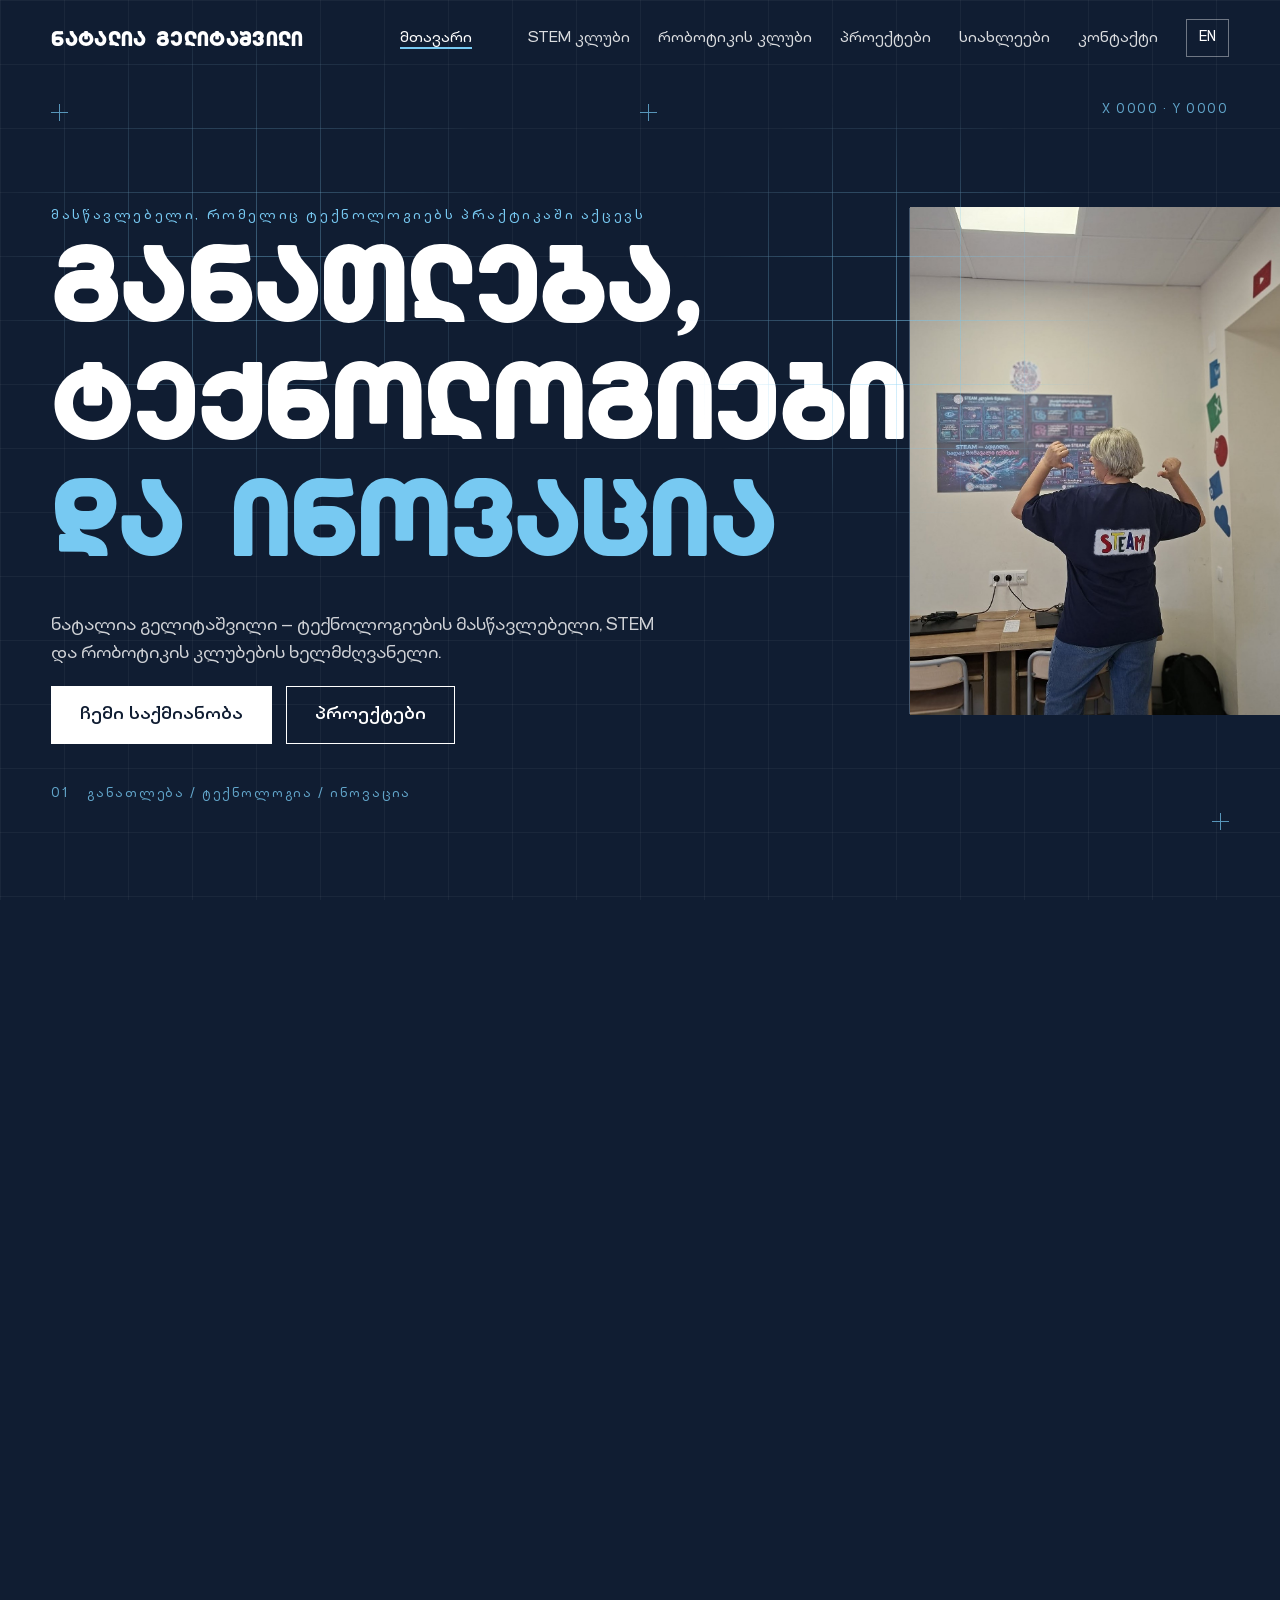
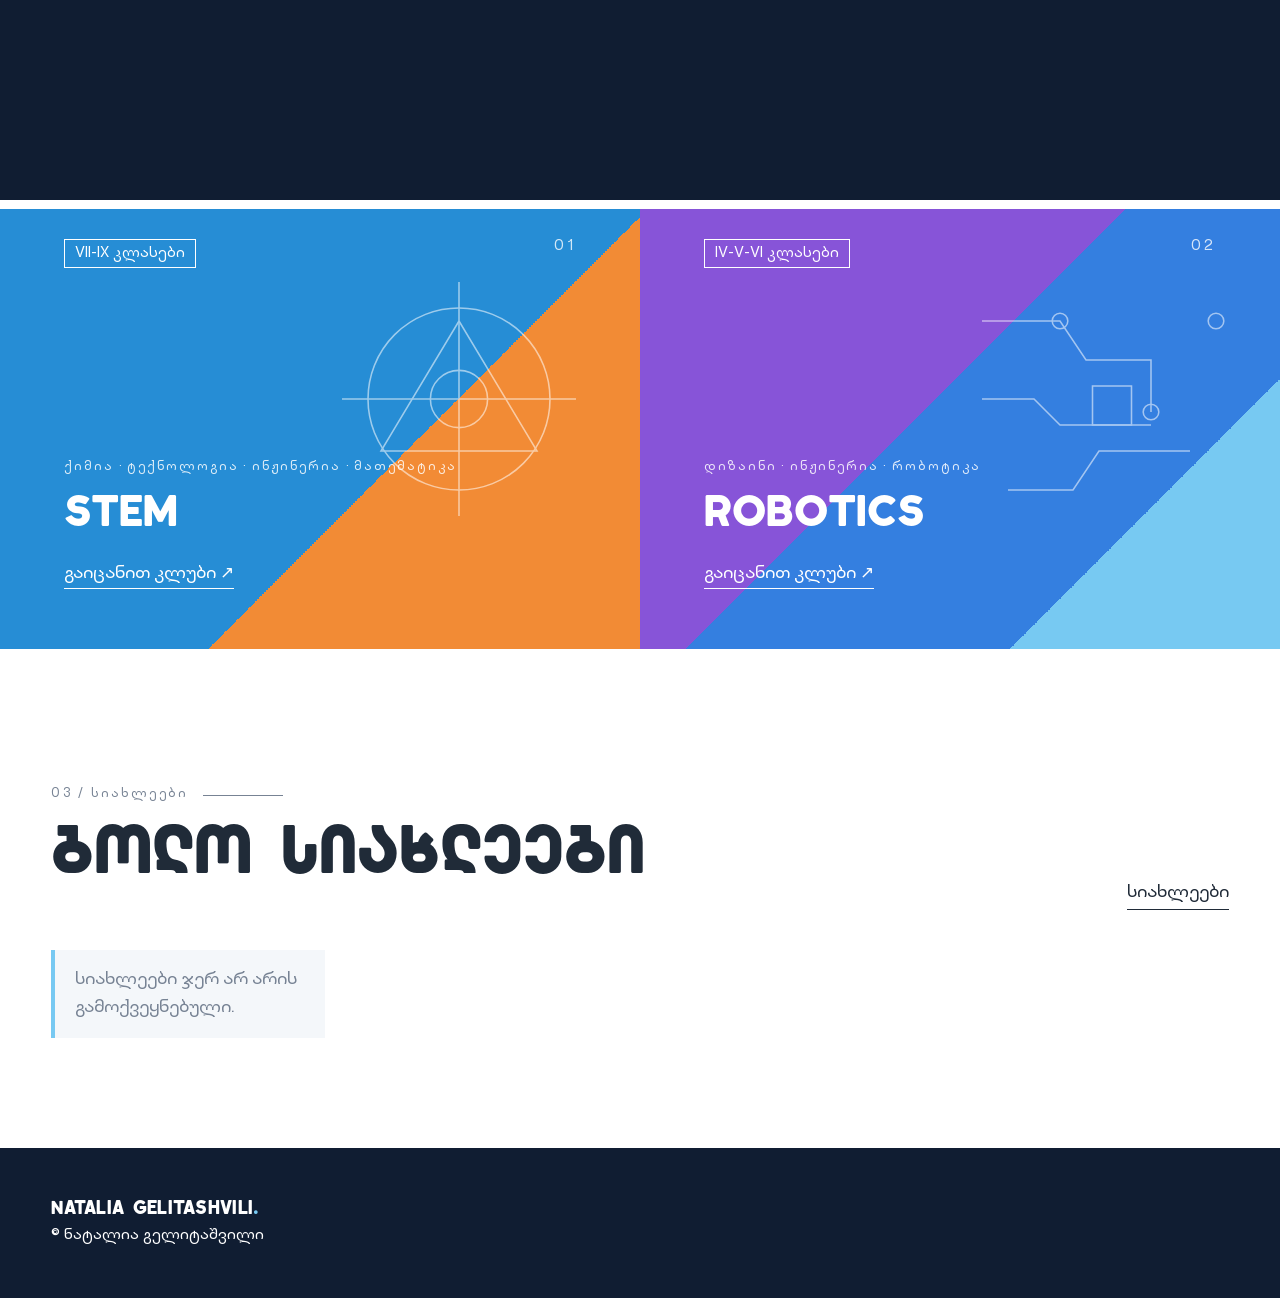
==== commit 8ec9460b: "updated" ====
--- a/index.html
+++ b/index.html
@@ -20,9 +20,7 @@
     <header>
         <div class="wrap bar">
 
-            <a class="logo" href="index.html">
-                Natalia Gelitashvili<span>.</span>
-            </a>
+            <a class="logo" href="index.html" data-i="maintitle"></a>
 
             <button class="burger" aria-label="Menu" aria-expanded="false">
                 ☰
@@ -76,7 +74,7 @@
 
                 <div class="hero-index">
                     <span>01</span>
-                    <span>EDUCATION / TECHNOLOGY / INNOVATION</span>
+                    <span data-i="page1"></span>
                 </div>
 
             </div>
@@ -89,7 +87,7 @@
             <div class="wrap reveal">
 
                 <div class="section-heading">
-                    <span class="section-label">01 / EXPERIENCE</span>
+                    <span class="section-label" data-i="section1"></span>
                     <h2 data-i="intro"></h2>
                 </div>
 
@@ -126,7 +124,7 @@
         <section class="clubs-section">
 
             <div class="wrap section-heading reveal">
-                <span class="section-label">02 / LEARNING & DISCOVERY</span>
+                <span class="section-label" data-i="section2"></span>
                 <h2 data-i="clubs"></h2>
             </div>
 
@@ -139,9 +137,9 @@
                     <span class="tag" data-i="g79"></span>
 
                     <div class="club-bottom">
-                        <span class="club-description">SCIENCE · TECHNOLOGY · ENGINEERING · MATHEMATICS</span>
+                        <span class="club-description" data-i="stemdesc"></span>
                         <h3>STEM</h3>
-                        <span class="club-link">Explore club ↗</span>
+                        <span class="club-link" data-i="view"></span>
                     </div>
 
                 </a>
@@ -153,9 +151,9 @@
                     <span class="tag" data-i="g46"></span>
 
                     <div class="club-bottom">
-                        <span class="club-description">DESIGN · ENGINEERING · ROBOTICS</span>
+                        <span class="club-description" data-i="robotdesc"></span>
                         <h3>Robotics</h3>
-                        <span class="club-link">Explore club ↗</span>
+                        <span class="club-link" data-i="view"></span>
                     </div>
 
                 </a>
@@ -172,7 +170,7 @@
 
                 <div class="section-heading heading-row">
                     <div>
-                        <span class="section-label">03 / UPDATES</span>
+                        <span class="section-label" data-i="section3"></span>
                         <h2 data-i="latest"></h2>
                     </div>
 
--- a/css/style.css
+++ b/css/style.css
@@ -112,6 +112,7 @@
     letter-spacing: .02em;
     position: relative;
     z-index: 60;
+    margin-top: 8px;
 }
 
 .logo span {
@@ -297,6 +298,7 @@
     grid-template-columns: repeat(4, 1fr);
     border-top: 1px solid var(--line);
     margin-top: 50px;
+    padding-left: 10px;
 }
 
 .stats div {
--- a/css/motion.css
+++ b/css/motion.css
@@ -43,7 +43,7 @@
 /* stats */
 .stat{border-left:1px solid var(--line);padding-left:20px}
 html.js .reveal .stat{opacity:0;transform:translateY(30px);transition:.8s}
-html.js .reveal.in .stat{opacity:1;transform:none}
+html.js .reveal.in .stat{opacity:1;transform:none; padding-left: 20px;}
 .stat:nth-child(2){transition-delay:.12s!important}.stat:nth-child(3){transition-delay:.24s!important}.stat:nth-child(4){transition-delay:.36s!important}
 
 /* buttons */
@@ -140,4 +140,34 @@
  .hero-index{display:flex;position:static;margin-top:28px;flex-direction:column;gap:6px}
  .hero .photo{clip-path:inset(0 0 100% 0)}html.ready .hero .photo{clip-path:inset(0)}
  .mq{font-size:1.7rem}.mq div{animation-duration:20s}
-}+}
+
+/* ===== V4: phone effects on laptop/desktop too ===== */
+@property --rx{syntax:"<length-percentage>";inherits:true;initial-value:20%}
+@property --ry{syntax:"<length-percentage>";inherits:true;initial-value:30%}
+@keyframes roam2{0%{--rx:10%;--ry:25%}33%{--rx:88%;--ry:50%}66%{--rx:40%;--ry:85%}100%{--rx:92%;--ry:12%}}
+/* cursor glow moves to ::after, roaming glow takes ::before */
+.hero::after,.page::after{content:"";position:absolute;inset:0;pointer-events:none;
+ background-image:linear-gradient(rgba(119,201,242,.5) 1px,transparent 1px),linear-gradient(90deg,rgba(119,201,242,.5) 1px,transparent 1px);background-size:64px 64px;
+ -webkit-mask-image:radial-gradient(220px at var(--mx,72%) var(--my,35%),#000,transparent);mask-image:radial-gradient(220px at var(--mx,72%) var(--my,35%),#000,transparent)}
+@media(min-width:861px){
+ .hero::before,.page::before{animation:roam2 16s ease-in-out infinite alternate;
+  -webkit-mask-image:radial-gradient(260px at var(--rx) var(--ry),#000,transparent);mask-image:radial-gradient(260px at var(--rx) var(--ry),#000,transparent)}
+ /* nav links drop in one by one */
+ html.js header .logo,html.js header nav li{opacity:0;transform:translateY(-18px);transition:opacity .6s,transform .8s cubic-bezier(.2,.8,.2,1)}
+ html.ready header .logo,html.ready header nav li{opacity:1;transform:none}
+ html.ready header nav li:nth-child(1){transition-delay:.35s}html.ready header nav li:nth-child(2){transition-delay:.42s}html.ready header nav li:nth-child(3){transition-delay:.49s}
+ html.ready header nav li:nth-child(4){transition-delay:.56s}html.ready header nav li:nth-child(5){transition-delay:.63s}html.ready header nav li:nth-child(6){transition-delay:.7s}
+ html.ready header nav li:nth-child(7){transition-delay:.77s}html.ready header nav li:nth-child(8){transition-delay:.84s}
+}
+@media(max-width:860px){.hero::after,.page::after{display:none}}
+/* shared with phone */
+.card:active{transform:scale(.97)}.btn:active::before{transform:scaleX(1)}
+.stat{border-left:2px solid var(--rl)}
+.mq div{animation-duration:20s}
+
+/* ===== V5: headings can never stay hidden ===== */
+html.js h2.mv{clip-path:none!important;opacity:0;transform:translateY(50px);
+ transition:opacity .9s,transform 1.1s cubic-bezier(.2,.8,.2,1)}
+html.js h2.mv.in{opacity:1;transform:none}
+@media(prefers-reduced-motion:reduce){html.js h2.mv{opacity:1;transform:none}}
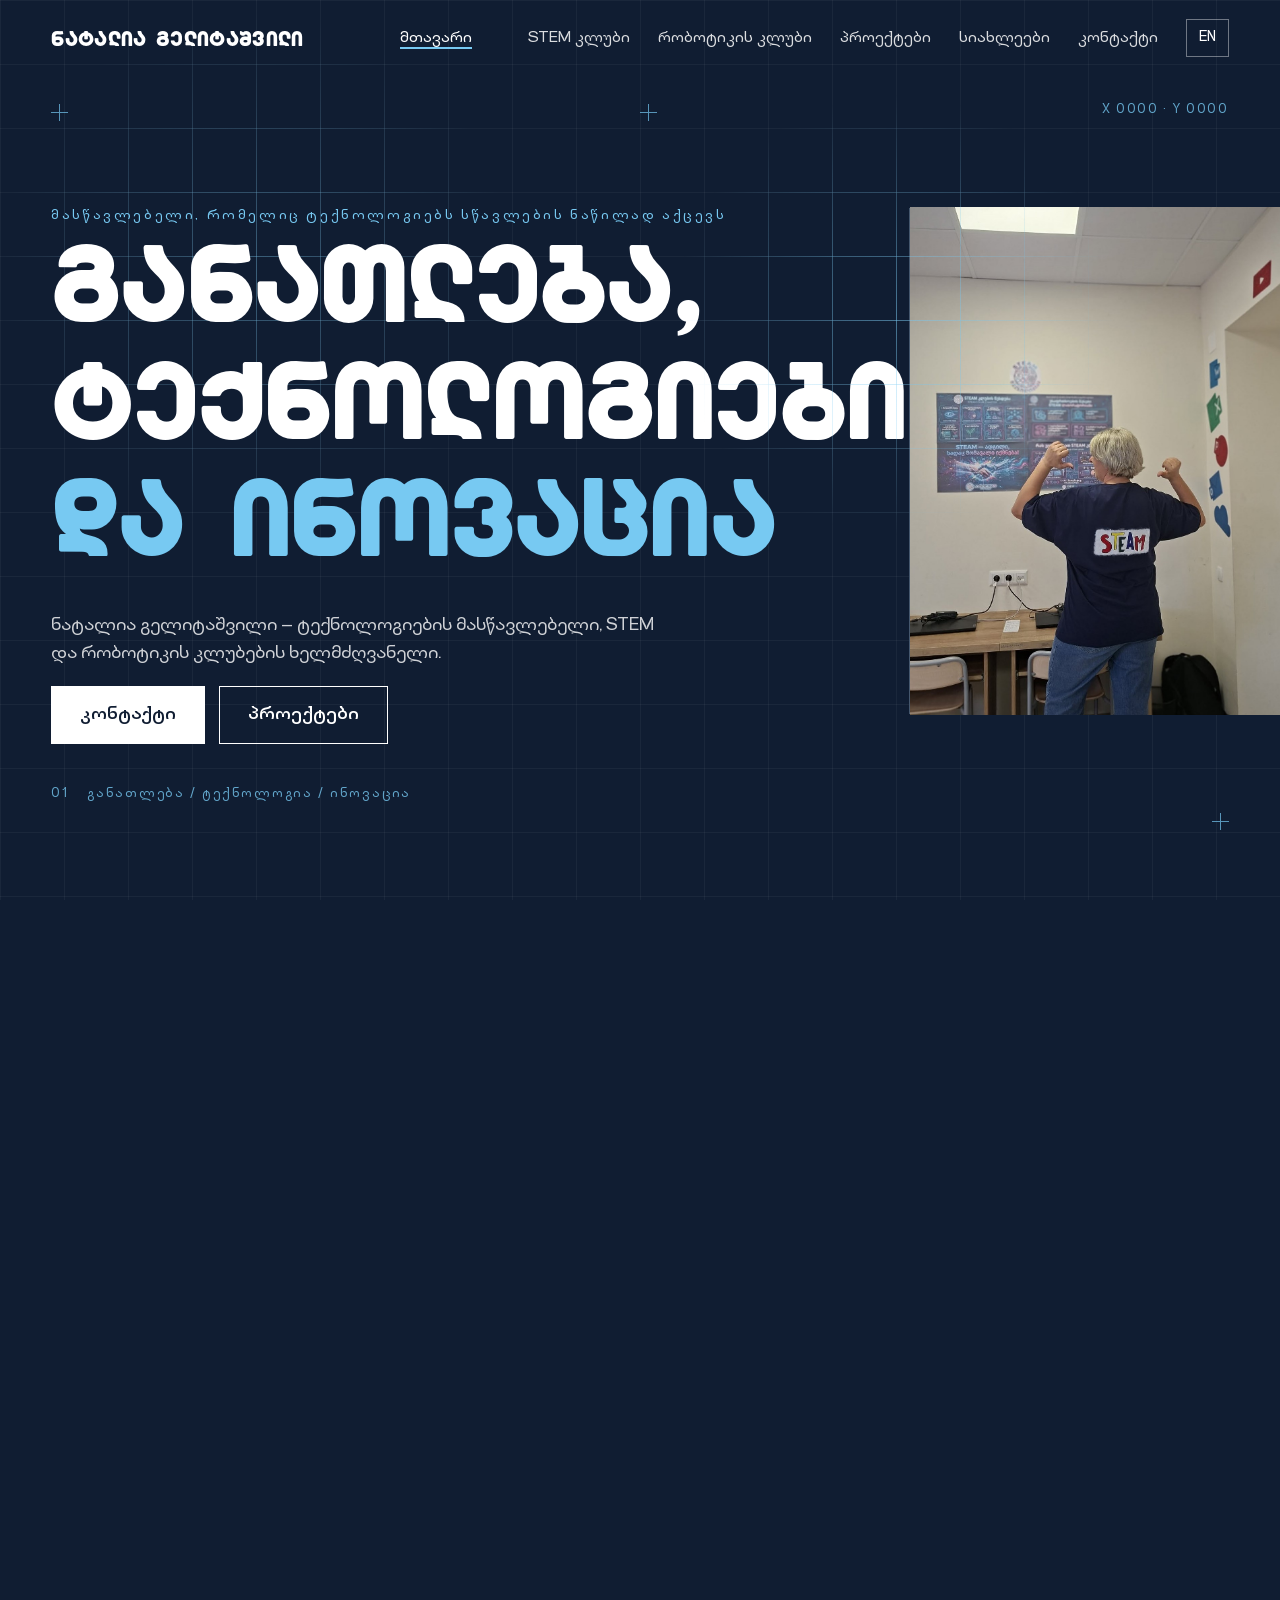
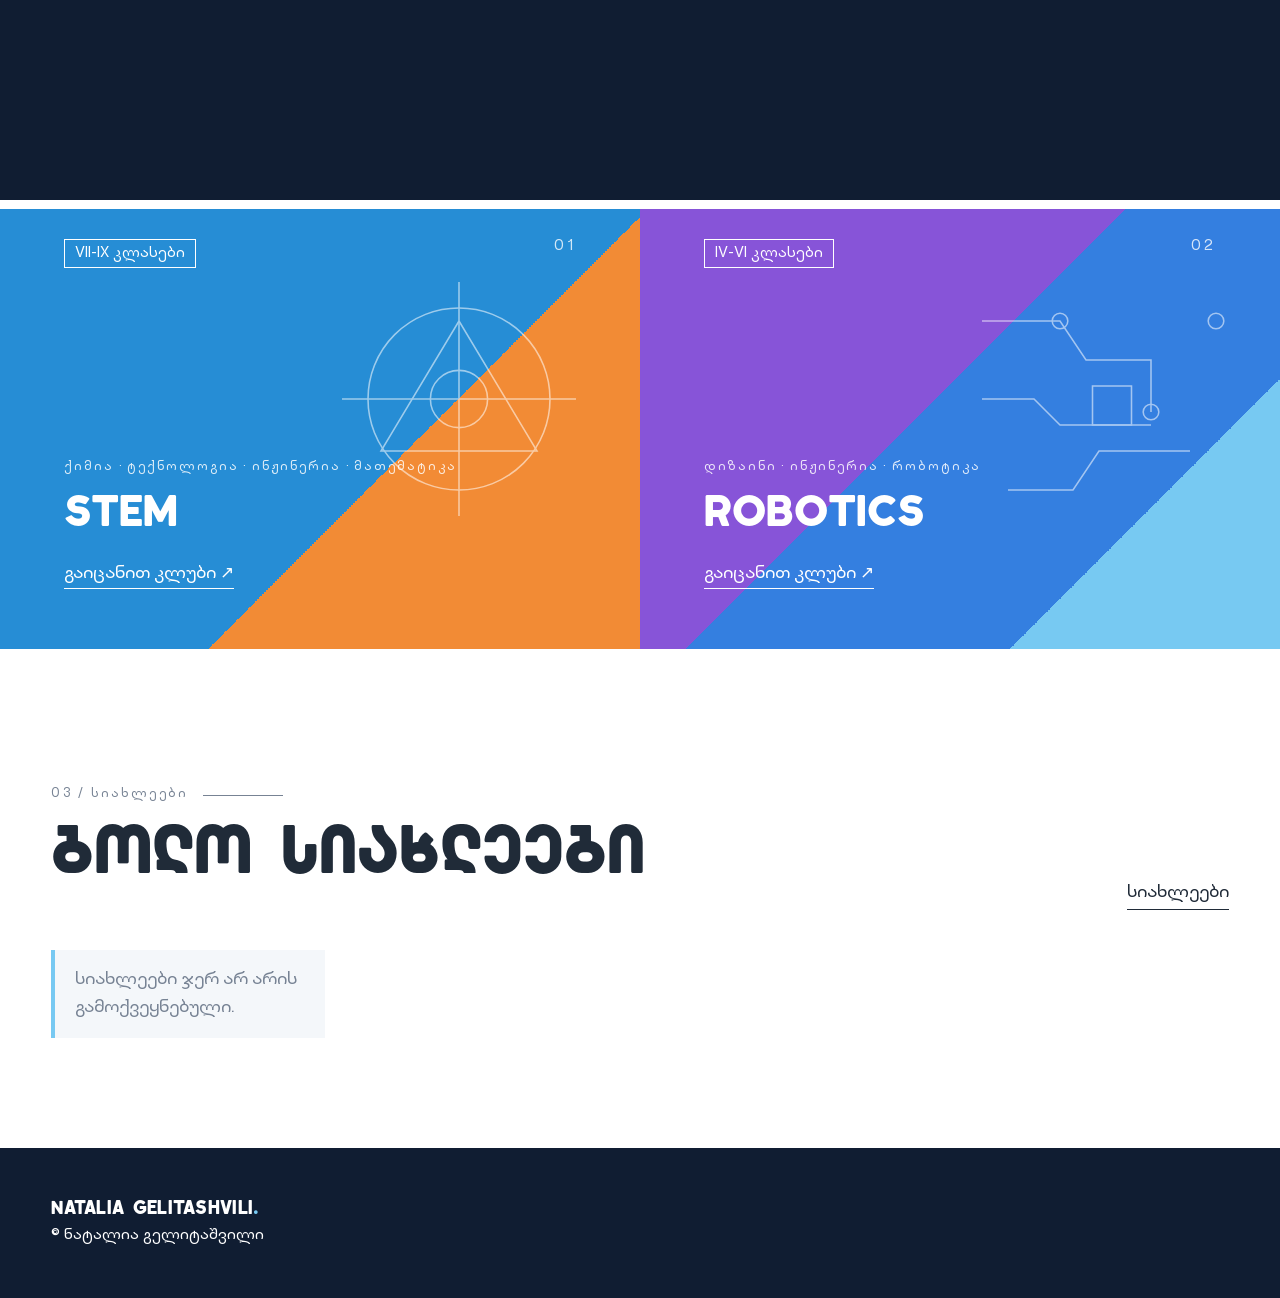
==== commit f8640ac5: "final" ====
--- a/index.html
+++ b/index.html
@@ -62,7 +62,7 @@
                     <p data-i="sub"></p>
 
                     <div class="hero-actions">
-                        <a class="btn fill" href="about.html" data-i="b1"></a>
+                        <a class="btn fill" href="contact.html" data-i="b1"></a>
                         <a class="btn outline" href="projects.html" data-i="b2"></a>
                     </div>
 
